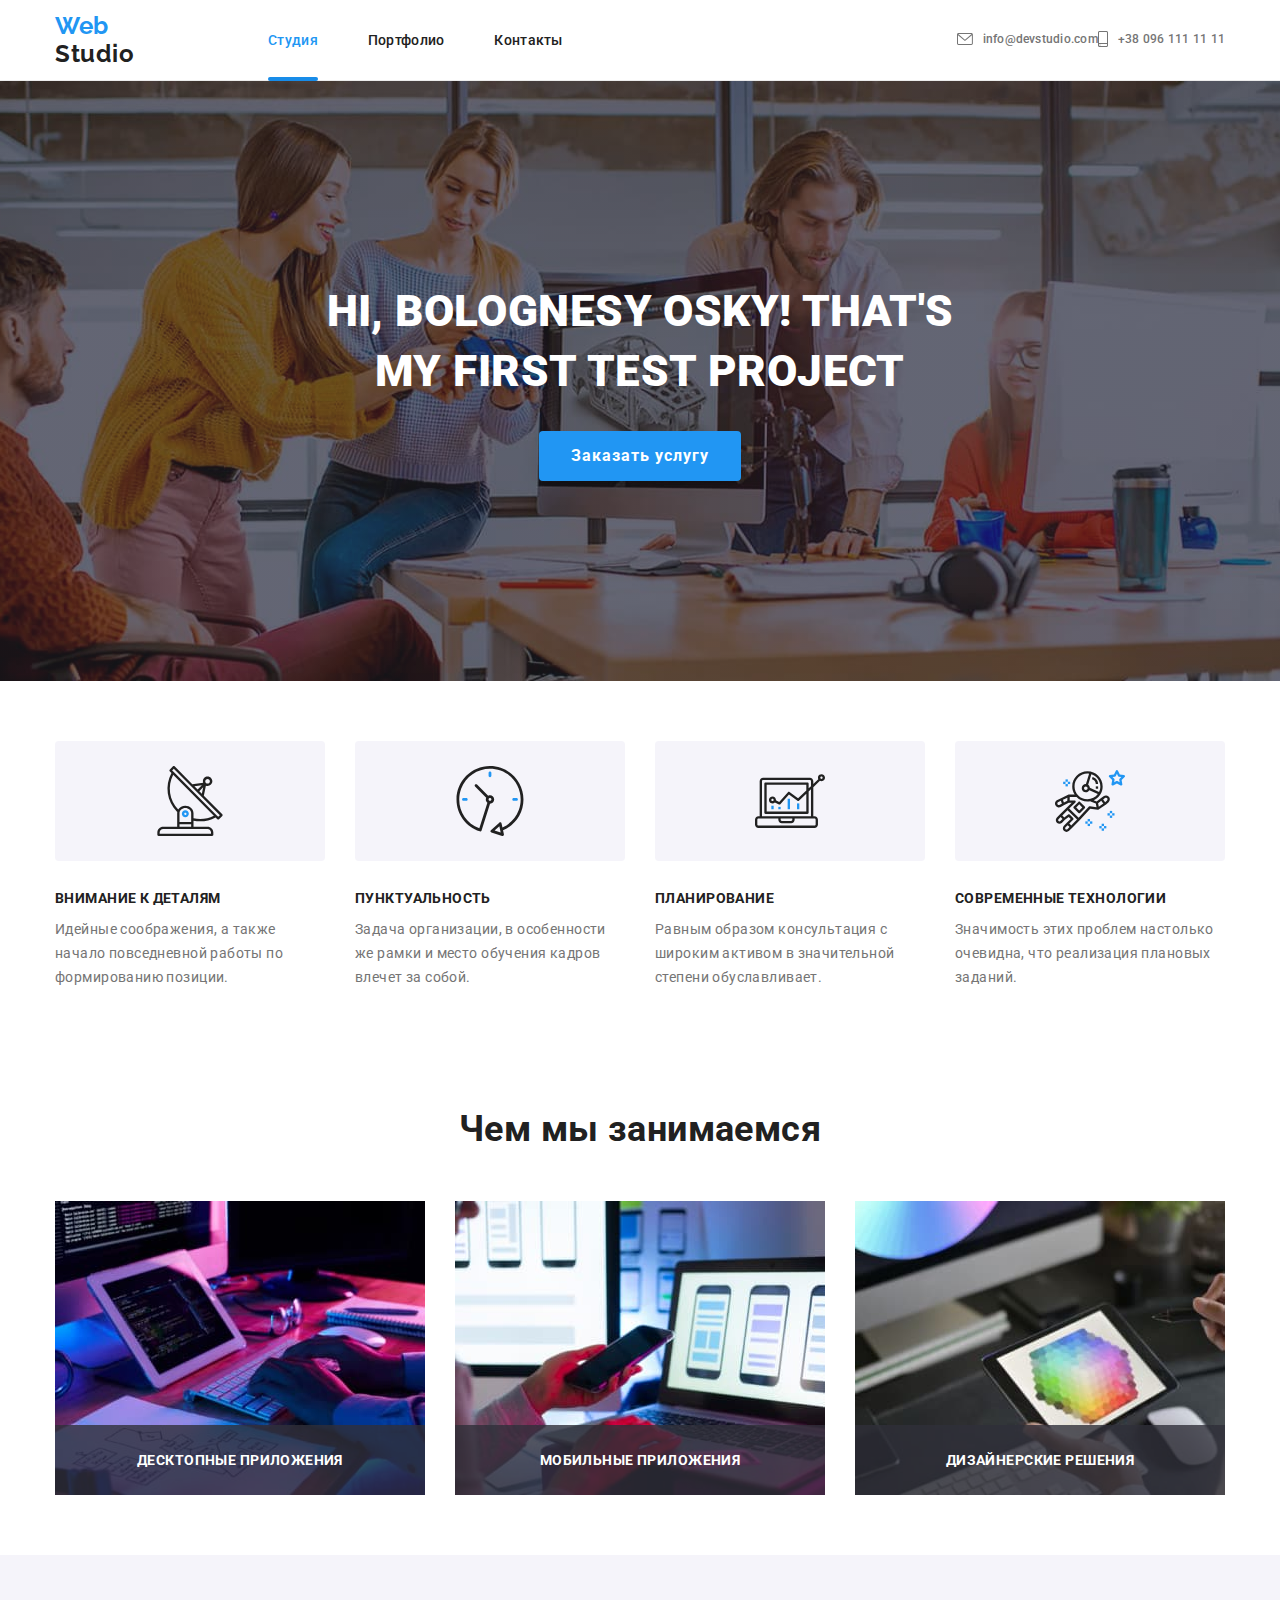
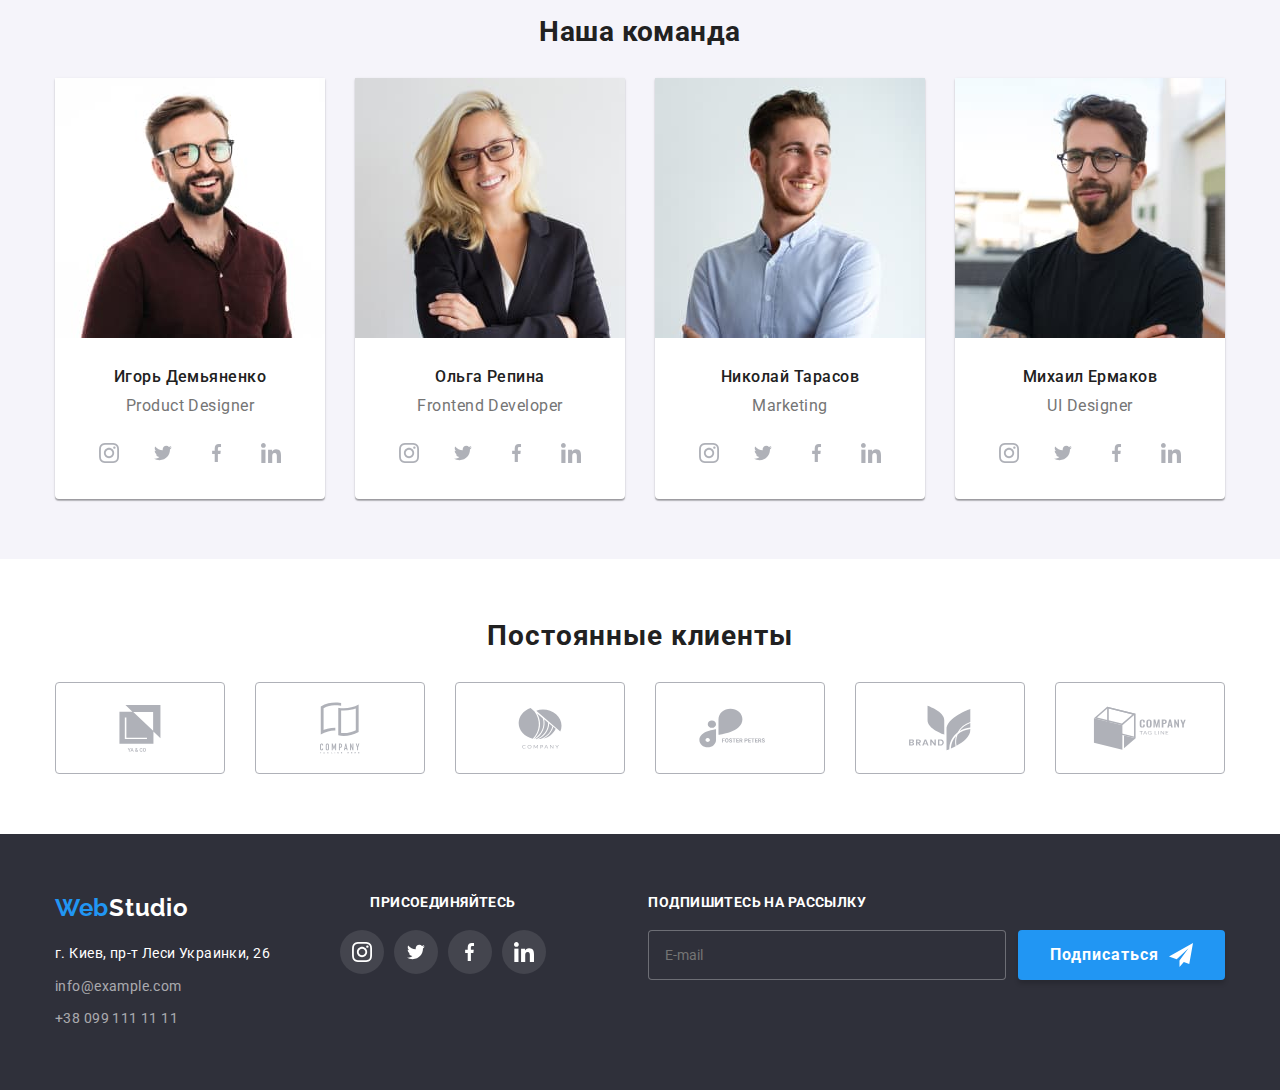
==== index.html @ e6a86f77 "Update index.html" ====
<!-- Домашнее задание 7 -->

<!DOCTYPE html>
<html lang="ru">
  <head>
    <meta charset="UTF-8" />
    <meta http-equiv="X-UA-Compatible" content="IE=edge" />
    <meta name="viewport" content="width=device-width, initial-scale=1.0" />
    <link rel="preconnect" href="https://fonts.googleapis.com" />
    <link rel="preconnect" href="https://fonts.gstatic.com" crossorigin />
    <link
      href="https://fonts.googleapis.com/css2?family=Oleo+Script&family=Raleway:wght@700&family=Roboto:wght@400;500;700;900&display=swap"
      rel="stylesheet"
    />
    <title>WebStudio by Rick</title>
    <link
      rel="stylesheet"
      href="https://cdnjs.cloudflare.com/ajax/libs/modern-normalize/1.1.0/modern-normalize.min.css"
    />
    <link rel="stylesheet" href="./css/main.min.css" />
  </head>
  <body>

    <!-- Header -->
    <header class="header">
      <div class="container">
        <div class="header__container">
          <nav class="header__nav">
            <a href="index.html" class="logo logo--absolute">
              Web
              <span class="logo--dark">
                Studio
              </span>
            </a>
            <button
              type="button"
              class="menu__button"
              aria-expanded="false"
              data-menu-button
            >
              <svg
                width="40"
                height="40"
                aria-label="Переключатель мобильного меню"
              >
                <use
                  class="menu__icon"
                  href="img/icons-defs.svg#icon-menu"
                ></use>
                <use
                  class="menu__cross"
                  href="img/icons-defs.svg#icon-menu-close"
                ></use>
              </svg>
            </button>
            <div class="menu__container" data-menu>
              <ul class="header__list">
                <li class="header__item">
                  <a
                    href="./index.html"
                    class="header__link header__link--current"
                    >Студия
                  </a>
                </li>
                <li class="header__item">
                  <a href="./portfolio.html" class="header__link">Портфолио</a>
                </li>
                <li class="header__item">
                  <a href="" class="header__link">Контакты</a>
                </li>
              </ul>
              <div>
                <ul class="contact__list">
				                  <li class="contact__item">
                    <a
                      href="mailto:info@devstudio.com"
                      class="contact__link contact__link--dark"
                    >
                      <svg
                        class="contact__list--mail"
                        width="16px"
                        height="12px"
                      >
                        <use href="./img/icons-defs.svg#icon-mail"></use>
                      </svg>

                      info@devstudio.com</a
                    >
                  </li>
                  <li class="contact__item contact__item--margin-right">
                    <a href="tel:+380961111111" class="contact__link">
                      <svg
                        class="contact__list--smartphone"
                        width="10px"
                        height="16px"
                      >
                        <use
                          href="./img/icons-defs.svg#icon-smartphone"
                        ></use>
                      </svg>
                      +38 096 111 11 11</a
                    >
                  </li>

                </ul>
                <ul class="social__list">
                  <li class="social__item">
                    <a
                      href="https://www.instagram.com/"
                      target="_blank"
                      class="social__link"
                      >Instagram
                    </a>
                  </li>
                  <li class="social__item">
                    <a
                      href="https://twitter.com/"
                      target="_blank"
                      class="social__link"
                      >Twitter
                    </a>
                  </li>
                  <li class="social__item">
                    <a
                      href="https://www.facebook.com/"
                      target="_blank"
                      class="social__link"
                      >Facebook
                    </a>
                  </li>
                  <li class="social__item">
                    <a
                      href="https://www.linkedin.com/"
                      target="_blank"
                      class="social__link"
                      >LinkedIn
                    </a>
                  </li>
                </ul>
              </div>
            </div>
          </nav>
        </div>
      </div>
    </header>
    <main>
      <!-- Hero -->

      <section class="hero__container">
        <div class="container">
          <h1 class="hero__title">Hi, Bolognesy Osky! That's my first TEST project</h1>
          <button class="button" data-modal-open>Заказать услугу</button>
        </div>
      </section>

      <!-- Dignity -->

      <section class="section">
        <div class="container">
          <h2 class="dignity__tile--hidden">Наши достоинства</h2>
          <ul class="dignity__list">
            <li class="dignity__item dignity__icon dignity__details">
              <h3 class="dignity__name">Внимание к деталям</h3>
              <p class="dignity__description">
                Идейные соображения, а также начало повседневной работы по
                формированию позиции.
              </p>
            </li>
            <li class="dignity__item dignity__icon dignity__punctuality">
              <h3 class="dignity__name">Пунктуальность</h3>
              <p class="dignity__description">
                Задача организации, в особенности же рамки и место обучения
                кадров влечет за собой.
              </p>
            </li>
            <li class="dignity__item dignity__icon dignity__planning">
              <h3 class="dignity__name">Планирование</h3>
              <p class="dignity__description">
                Равным образом консультация с широким активом в значительной
                степени обуславливает.
              </p>
            </li>
            <li class="dignity__item dignity__icon dignity__technology">
              <h3 class="dignity__name">Современные технологии</h3>
              <p class="dignity__description">
                Значимость этих проблем настолько очевидна, что реализация
                плановых заданий.
              </p>
            </li>
          </ul>
        </div>
      </section>

      <!-- Occupation -->

      <section class="occupation section">
        <div class="container">
          <h2 class="occupation__title">Чем мы занимаемся</h2>
          <ul class="occupation__list">
            <li class="occupation__item">
              <picture>
                <source
                  srcset="
                    ./img/index/desktop-app-1x.jpg 1x,
                    ./img/index/desktop-app-2x.jpg 2x
                  "
                  media="(min-width:1200px)"
                />

                <img
                  src="./img/index/desktop-app-1x.jpg"
                  alt="Десктопные приложения"
                />
              </picture>
              <span class="occupation__description">Десктопные приложения</span>
            </li>

            <li class="occupation__item">
              <picture>
                <source
                  srcset="
                    ./img/index/mobile-app-1x.jpg 1x,
                    ./img/index/mobile-app-2x.jpg 2x
                  "
                  media="(min-width:1200px)"
                />

                <img
                  src="./img/index/mobile-app-1x.jpg"
                  alt="Мобильные приложения"
                />
              </picture>
              <span class="occupation__description">Мобильные приложения</span>
            </li>
            <li class="occupation__item">
              <picture>
                <source
                  srcset="
                    ./img/index/design_solutions-1x.jpg 1x,
                    ./img/index/design_solutions-2x.jpg 2x
                  "
                  media="(min-width:1200px)"
                />

                <img
                  src="./img/index/design_solutions-1x.jpg"
                  alt="Дизайнерские решения"
                />
              </picture>
              <span class="occupation__description">Дизайнерские решения</span>
            </li>
          </ul>
        </div>
      </section>

      <!-- Team -->

      <section class="team section">
        <div class="container">
          <h2 class="team__title">Наша команда</h2>
          <ul class="team__list">
            <li class="team__item">
              <picture>
                <source
                  srcset="
                    ./img/index/ihor-desktop-1x.jpg 1x,
                    ./img/index/ihor-desktop-2x.jpg 2x
                  "
                  media="(min-width:1200px)"
                />
                <source
                  srcset="
                    ./img/index/ihor-tablet-1x.jpg 1x,
                    ./img/index/ihor-tablet-2x.jpg 2x
                  "
                  media="(min-width:768px)"
                />
                <source
                  srcset="
                    ./img/index/ihor-mob-1x.jpg 1x,
                    ./img/index/ihor-mob-2x.jpg 2x
                  "
                  media="(max-width:767px)"
                />
                <img
                  src="./img/index/ihor-mob-1x.jpg"
                  alt="Фото Игорь Демьяненко"
                />
              </picture>

              <h3 class="team__name">Игорь Демьяненко</h3>
              <p class="team__position">Product Designer</p>
              <ul class="social-box">
                <li class="social-box__item">
                  <button class="social-box__button">
                    <svg class="social-box__icon" width="20px" height="20px">
                      <use href="./img/icons-defs.svg#icon-instagram"></use>
                    </svg>
                  </button>
                </li>
                <li class="social-box__item">
                  <button class="social-box__button">
                    <svg class="social-box__icon" width="20px" height="16px">
                      <use href="./img/icons-defs.svg#icon-twitter"></use>
                    </svg>
                  </button>
                </li>
                <li class="social-box__item">
                  <button class="social-box__button">
                    <svg class="social-box__icon" width="10px" height="20px">
                      <use href="./img/icons-defs.svg#icon-facebook"></use>
                    </svg>
                  </button>
                </li>
                <li class="social-box__item">
                  <button class="social-box__button">
                    <svg class="social-box__icon" width="20px" height="20px">
                      <use href="./img/icons-defs.svg#icon-indesign"></use>
                    </svg>
                  </button>
                </li>
              </ul>
            </li>
            <li class="team__item">
              <picture>
                <source
                  srcset="
                    ./img/index/olha-desktop-1x.jpg 1x,
                    ./img/index/olha-desktop-2x.jpg 2x
                  "
                  media="(min-width:1200px)"
                />
                <source
                  srcset="
                    ./img/index/olha-tablet-1x.jpg 1x,
                    ./img/index/olha-tablet-2x.jpg 2x
                  "
                  media="(min-width:768px)"
                />
                <source
                  srcset="
                    ./img/index/olha-mob-1x.jpg 1x,
                    ./img/index/olha-mob-2x.jpg 2x
                  "
                  media="(max-width:767px)"
                />
                <img
                  src="./img/index/olha-mob-1x.jpg"
                  alt="Фото Ольга Репина"
                />
              </picture>
              <h3 class="team__name">Ольга Репина</h3>
              <p class="team__position">Frontend Developer</p>
              <ul class="social-box">
                <li class="social-box__item">
                  <button class="social-box__button">
                    <svg class="social-box__icon" width="20px" height="20px">
                      <use href="./img/icons-defs.svg#icon-instagram"></use>
                    </svg>
                  </button>
                </li>
                <li class="social-box__item">
                  <button class="social-box__button">
                    <svg class="social-box__icon" width="20px" height="16px">
                      <use href="./img/icons-defs.svg#icon-twitter"></use>
                    </svg>
                  </button>
                </li>
                <li class="social-box__item">
                  <button class="social-box__button">
                    <svg class="social-box__icon" width="10px" height="20px">
                      <use href="./img/icons-defs.svg#icon-facebook"></use>
                    </svg>
                  </button>
                </li>
                <li class="social-box__item">
                  <button class="social-box__button">
                    <svg class="social-box__icon" width="20px" height="20px">
                      <use href="./img/icons-defs.svg#icon-indesign"></use>
                    </svg>
                  </button>
                </li>
              </ul>
            </li>

            <li class="team__item">
              <picture>
                <source
                  srcset="
                    ./img/index/nikolay-desktop-1x.jpg 1x,
                    ./img/index/nikolay-desktop-2x.jpg 2x
                  "
                  media="(min-width:1200px)"
                />
                <source
                  srcset="
                    ./img/index/nikolay-tablet-1x.jpg 1x,
                    ./img/index/nikolay-tablet-2x.jpg 2x
                  "
                  media="(min-width:768px)"
                />
                <source
                  srcset="
                    ./img/index/nikolay-mob-1x.jpg 1x,
                    ./img/index/nikolay-mob-2x.jpg 2x
                  "
                  media="(max-width:767px)"
                />
                <img
                  src="./img/index/nikolay-mob-1x.jpg"
                  alt="Фото Николай Тарасов"
                />
              </picture>
              <h3 class="team__name">Николай Тарасов</h3>
              <p class="team__position">Marketing</p>
              <ul class="social-box">
                <li class="social-box__item">
                  <button class="social-box__button">
                    <svg class="social-box__icon" width="20px" height="20px">
                      <use href="./img/icons-defs.svg#icon-instagram"></use>
                    </svg>
                  </button>
                </li>
                <li class="social-box__item">
                  <button class="social-box__button">
                    <svg class="social-box__icon" width="20px" height="16px">
                      <use href="./img/icons-defs.svg#icon-twitter"></use>
                    </svg>
                  </button>
                </li>
                <li class="social-box__item">
                  <button class="social-box__button">
                    <svg class="social-box__icon" width="10px" height="20px">
                      <use href="./img/icons-defs.svg#icon-facebook"></use>
                    </svg>
                  </button>
                </li>
                <li class="social-box__item">
                  <button class="social-box__button">
                    <svg class="social-box__icon" width="20px" height="20px">
                      <use href="./img/icons-defs.svg#icon-indesign"></use>
                    </svg>
                  </button>
                </li>
              </ul>
            </li>
            <li class="team__item">
              <picture>
                <source
                  srcset="
                    ./img/index/mikhail-desktop-1x.jpg 1x,
                    ./img/index/mikhail-desktop-2x.jpg 2x
                  "
                  media="(min-width:1200px)"
                />
                <source
                  srcset="
                    ./img/index/mikhail-tablet-1x.jpg 1x,
                    ./img/index/mikhail-tablet-2x.jpg 2x
                  "
                  media="(min-width:768px)"
                />
                <source
                  srcset="
                    ./img/index/mikhail-mob-1x.jpg 1x,
                    ./img/index/mikhail-mob-2x.jpg 2x
                  "
                  media="(max-width:767px)"
                />
                <img
                  src="./img/index/mikhail-mob-1x.jpg"
                  alt="Фото Михаил Ермаков"
                />
              </picture>
              <h3 class="team__name">Михаил Ермаков</h3>
              <p class="team__position">UI Designer</p>
              <ul class="social-box">
                <li class="social-box__item">
                  <button class="social-box__button">
                    <svg class="social-box__icon" width="20px" height="20px">
                      <use href="./img/icons-defs.svg#icon-instagram"></use>
                    </svg>
                  </button>
                </li>
                <li class="social-box__item">
                  <button class="social-box__button">
                    <svg class="social-box__icon" width="20px" height="16px">
                      <use href="./img/icons-defs.svg#icon-twitter"></use>
                    </svg>
                  </button>
                </li>
                <li class="social-box__item">
                  <button class="social-box__button">
                    <svg class="social-box__icon" width="10px" height="20px">
                      <use href="./img/icons-defs.svg#icon-facebook"></use>
                    </svg>
                  </button>
                </li>
                <li class="social-box__item">
                  <button class="social-box__button">
                    <svg class="social-box__icon" width="20px" height="20px">
                      <use href="./img/icons-defs.svg#icon-indesign"></use>
                    </svg>
                  </button>
                </li>
              </ul>
            </li>
          </ul>
        </div>
      </section>
      <section class="clients section">
        <div class="container">
          <h2 class="clients__title">Постоянные клиенты</h2>
          <ul class="clients__list">
            <li class="clients__item">
              <a href="" class="clients__button">
                <svg class="clients__icon" width="42px" height="47px">
                  <use href="./img/icons-defs.svg#icon-yaco"></use>
                </svg>
              </a>
            </li>
            <li class="clients__item">
              <a href="" class="clients__button">
                <svg class="clients__icon" width="40px" height="52px">
                  <use href="./img/icons-defs.svg#icon-tagline"></use>
                </svg>
              </a>
            </li>
            <li class="clients__item">
              <a href="" class="clients__button">
                <svg class="clients__icon" width="44px" height="42px">
                  <use href="./img/icons-defs.svg#icon-company"></use>
                </svg>
              </a>
            </li>
            <li class="clients__item">
              <a href="" class="clients__button">
                <svg class="clients__icon" width="84px" height="40px">
                  <use href="./img/icons-defs.svg#icon-foster"></use>
                </svg>
              </a>
            </li>
            <li class="clients__item">
              <a href="" class="clients__button">
                <svg class="clients__icon" width="62px" height="46px">
                  <use href="./img/icons-defs.svg#icon-brand"></use>
                </svg>
              </a>
            </li>
            <li class="clients__item">
              <a href="" class="clients__button">
                <svg class="clients__icon" width="94px" height="44px">
                  <use href="./img/icons-defs.svg#icon-tag"></use>
                </svg>
              </a>
            </li>
          </ul>
        </div>
      </section>
    </main>

    <!-- Footer-->

    <footer class="footer">
      <div class="container footer__conatiner">
        <div class="footer__box">
          <div class="adress">
            <a href="index.html" class="logo"
              >Web<span class="logo--white">Studio</span></a
            >
            <address class="adress__box">
              <ul>
                <li class="adress__item">
                  <p class="adress__name">г. Киев, пр-т Леси Украинки, 26</p>
                </li>
                <li class="contact__item contact__item--center">
                  <a href="mailto:info@example.com" class="contact__link--small"
                    >info@example.com</a
                  >
                </li>
                <li class="contact__item contact__item--center">
                  <a href="tel:+380991111111" class="contact__link--small">
                    +38 099 111 11 11</a
                  >
                </li>
              </ul>
            </address>
          </div>

          <div class="social">
            <p class="social__title">присоединяйтесь</p>
            <ul class="social-box social-box--dark">
              <li class="social-box__item">
                <button class="social-box__button social-box__button--dark">
                  <svg class="social-box__icon" width="20px" height="20px">
                    <use href="./img/icons-defs.svg#icon-instagram"></use>
                  </svg>
                </button>
              </li>
              <li class="social-box__item">
                <button class="social-box__button social-box__button--dark">
                  <svg class="social-box__icon" width="20px" height="16px">
                    <use href="./img/icons-defs.svg#icon-twitter"></use>
                  </svg>
                </button>
              </li>
              <li class="social-box__item">
                <button class="social-box__button social-box__button--dark">
                  <svg class="social-box__icon" width="10px" height="20px">
                    <use href="./img/icons-defs.svg#icon-facebook"></use>
                  </svg>
                </button>
              </li>
              <li class="social-box__item">
                <button class="social-box__button social-box__button--dark">
                  <svg class="social-box__icon" width="20px" height="20px">
                    <use href="./img/icons-defs.svg#icon-indesign"></use>
                  </svg>
                </button>
              </li>
            </ul>
          </div>
        </div>
        <div class="subscribe">
          <p class="subscribe__title">Подпишитесь на рассылку</p>

          <form class="subscribe__field">
            <input
              type="email"
              name="email"
              id="email"
              placeholder="E-mail"
              class="subscribe__input"
            />

            <button class="button footer__button" data-modal-open>
              Подписаться
              <svg width="24px" height="24px" class="subscribe__icon">
                <use href="./img/icons-defs.svg#icon-icon-send"></use>
              </svg>
            </button>
          </form>
        </div>
      </div>
    </footer>

    <!-- Modal Box -->

    <div class="backdrop backdrop--hidden" data-modal>
      <div class="modal">
        <button class="close__button" data-modal-close>
          <svg width="18px" height="18px">
            <use href="./img/icons-defs.svg#icon-close"></use>
          </svg>
        </button>

        <p class="modal__title">Оставьте свои данные, мы вам перезвоним</p>
        <form>
          <div class="modal__field">
            <label for="name" class="modal__lable"> Имя </label>
            <div class="modal__box">
              <input type="text" name="name" id="name" class="modal__input" />
              <svg class="modal__icon">
                <use href="./img/icons-defs.svg#icon-person-ico"></use>
              </svg>
            </div>
          </div>

          <div class="modal__field">
            <label for="tel" class="modal__lable"> Телефон </label>
            <div class="modal__box">
              <input
                type="tel"
                name="tel"
                id="tel"
                class="modal__input"
                title="+380 (11) 111-11-11"
              />
              <svg class="modal__icon">
                <use href="./img/icons-defs.svg#icon-phone-ico"></use>
              </svg>
            </div>
          </div>

          <div class="modal__field">
            <label for="mail" class="modal__lable"> Почта </label>
            <div class="modal__box">
              <input
                type="email"
                name="email"
                id="mail"
                required
                class="modal__input"
              />
              <svg class="modal__icon">
                <use href="./img/icons-defs.svg#icon-email-ico"></use>
              </svg>
            </div>
          </div>

          <div class="modal__field comment">
            <label for="comment" class="modal__lable"> Комментарий </label>
            <textarea
              class="modal__textarea"
              name="comment"
              id="comment"
              placeholder="Введите текст"
            ></textarea>
          </div>

          <div class="agreement">
            <label class="agreemen__label">
              <span class="agreement__box">
                <input type="checkbox" class="agreement__input" /> Соглашаюсь с
                рассылкой и принимаю&nbsp;
                <svg class="agreement__icon">
                  <use href="img/icons-defs.svg#icon-check"></use>
                </svg>
              </span>

              <a href="">Условия договора</a>
            </label>
          </div>

          <button class="button">Отправить</button>
        </form>
      </div>
    </div>
    <script src="./js/modal.js"></script>
    <script>
      (() => {
        const menuBtnRef = document.querySelector("[data-menu-button]");
        const mobileMenuRef = document.querySelector("[data-menu]");

        menuBtnRef.addEventListener("click", () => {
          const expanded =
            menuBtnRef.getAttribute("aria-expanded") === "true" || false;

          menuBtnRef.classList.toggle("is-open");
          menuBtnRef.setAttribute("aria-expanded", !expanded);

          mobileMenuRef.classList.toggle("is-open");
        });
      })();
    </script>
  </body>
</html>
---- css/main.min.css ----
html{-webkit-box-sizing:border-box;box-sizing:border-box}body{font-family:"Roboto",Tahoma,sans-serif;color:#212121;background-color:#fff;font-size:14px;letter-spacing:0.03em}ul,ul,a{list-style:none;text-decoration:none;margin:0;padding:0}h1,h2,h3,h4,h5,h6,p{margin:0;padding:0}img{display:block;max-width:100%;height:auto}.link{text-decoration:none}.list{list-style:none}.active{color:#2196f3}.section{padding-top:60px;padding-bottom:60px}.container{margin-left:auto;margin-right:auto;padding-right:15px;padding-left:15px}@media screen and (min-width: 480px){.container{width:480px}}@media screen and (min-width: 768px){.container{width:768px}}@media screen and (min-width: 1200px){.container{width:1200px}}.menu__button{position:absolute;margin:0;padding:0;border:none;right:15px;top:10px;z-index:10;background-color:transparent}.menu__button.is-open .menu__cross{display:block}.menu__button.is-open .menu__icon{display:none}@media screen and (min-width: 767px){.menu__button{display:none}}.menu__icon:hover,.menu__icon:focus{fill:#2196f3}.menu__cross{display:none;fill:#212121}.menu__cross:hover,.menu__cross:focus{fill:#2196f3}.menu__container{width:100%}@media screen and (min-width: 767px){.menu__container{display:-webkit-box;display:-ms-flexbox;display:flex;-webkit-box-pack:justify;-ms-flex-pack:justify;justify-content:space-between;width:100%}}@media screen and (max-width: 767px){.menu__container{display:none;position:fixed;background-color:#fff;width:100%;padding:48px 40px;z-index:5;top:0;left:0;height:100%}.menu__container.is-open{display:-webkit-box;display:-ms-flexbox;display:flex;-webkit-box-orient:vertical;-webkit-box-direction:normal;-ms-flex-direction:column;flex-direction:column;-webkit-box-pack:justify;-ms-flex-pack:justify;justify-content:space-between}}.social__list{display:-webkit-box;display:-ms-flexbox;display:flex}@media screen and (min-width: 767px){.social__list{display:none}}.social__item{padding-right:10px;padding-left:10px;border-right:1px solid rgba(33,33,33,0.2)}.social__item:first-child{padding-left:0}.social__item:last-child{padding-right:0;border:none}.social__link{font-weight:500;font-size:18px;line-height:22px;letter-spacing:0.02em;color:#2196f3}@media screen and (min-width: 767px){.social{margin-left:165px}}@media screen and (min-width: 1199px){.social{margin-left:70px}}.header{position:relative;border-bottom:1px solid #ececec}.header__container{display:-webkit-box;display:-ms-flexbox;display:flex;-webkit-box-align:center;-ms-flex-align:center;align-items:center;height:60px}@media screen and (min-width: 767px){.header__container{height:80px}}@media screen and (min-width: 767px){.header__nav{display:-webkit-box;display:-ms-flexbox;display:flex;-webkit-box-align:center;-ms-flex-align:center;align-items:center;width:100%;-webkit-box-pack:justify;-ms-flex-pack:justify;justify-content:space-between}}@media screen and (min-width: 767px){.header__list{display:-webkit-box;display:-ms-flexbox;display:flex;-webkit-box-align:center;-ms-flex-align:center;align-items:center;margin-left:88px}}.header__item{margin-bottom:36px}.header__item:last-child{margin-bottom:0}@media screen and (min-width: 767px){.header__item{margin-bottom:0;margin-right:50px}.header__item:last-child{margin-right:0}}.header__link{font-weight:500;font-size:40px;line-height:47px;letter-spacing:0.02em;color:#212121}@media screen and (min-width: 767px){.header__link{position:relative;font-size:14px;padding-top:32px;padding-bottom:33px;font-weight:500;line-height:1.33;letter-spacing:0.02em;color:#212121;-webkit-transition:color 250ms cubic-bezier(0.4, 0, 0.2, 1);transition:color 250ms cubic-bezier(0.4, 0, 0.2, 1)}}.header__link:hover,.header__link:focus,.header__link:active{color:#2196f3}.header__link--current{color:#2196f3}@media screen and (min-width: 767px){.header__link--current::after{display:block;content:"";position:absolute;bottom:0;left:0;width:100%;height:4px;background-color:#188ce8;border-radius:2px}}.logo{font-family:"Raleway";font-style:normal;font-weight:700;font-size:24px;line-height:28px;letter-spacing:0.03em;display:block;color:#2196f3}@media screen and (max-width: 767px){.logo--absolute{position:absolute;left:15px;top:16px}}.logo--dark{color:#212121}.logo--white{color:#fff}.contact__list--mail{fill:#757575;display:none}@media screen and (min-width: 767px){.contact__list--mail{display:block;margin-right:10px}}.contact__list--smartphone{fill:#757575;display:none}@media screen and (min-width: 767px){.contact__list--smartphone{display:block;margin-right:10px}}@media screen and (min-width: 767px){.contact__list{margin-top:0;display:-webkit-box;display:-ms-flexbox;display:flex;-webkit-box-orient:vertical;-webkit-box-direction:reverse;-ms-flex-direction:column-reverse;flex-direction:column-reverse}}@media screen and (min-width: 1199px){.contact__list{margin-top:0;display:-webkit-box;display:-ms-flexbox;display:flex;-webkit-box-orient:horizontal;-webkit-box-direction:normal;-ms-flex-direction:row;flex-direction:row;-webkit-box-align:center;-ms-flex-align:center;align-items:center}}.contact__item{text-align:left;cursor:pointer;margin-bottom:32px}.contact__item:last-child{margin-bottom:64px}@media screen and (min-width: 767px){.contact__item{margin-bottom:0}.contact__item:last-child{margin-bottom:10px;margin-right:0}}@media screen and (min-width: 1199px){.contact__item{margin-right:0}.contact__item:last-child{margin-bottom:0}}.contact__item--margin-right{margin-right:24px}.contact__item--center{text-align:center;margin-bottom:8px}.contact__item--center:last-child{margin-bottom:60px}@media screen and (min-width: 1199px){.contact__item--center{text-align:left}.contact__item--center:last-child{margin-bottom:0}}.contact__link--small{font-weight:400;font-size:14px;line-height:24px;font-style:normal;letter-spacing:0.03em;color:rgba(255,255,255,0.6);-webkit-transition:color 250ms cubic-bezier(0.4, 0, 0.2, 1);transition:color 250ms cubic-bezier(0.4, 0, 0.2, 1)}.contact__link{font-weight:500;font-size:34px;line-height:40px;letter-spacing:0.02em;color:#2196f3;-webkit-transition:color 250ms cubic-bezier(0.4, 0, 0.2, 1);transition:color 250ms cubic-bezier(0.4, 0, 0.2, 1)}@media screen and (min-width: 767px){.contact__link{display:-webkit-box;display:-ms-flexbox;display:flex;-webkit-box-align:center;-ms-flex-align:center;align-items:center;font-size:12px;line-height:14px;color:#757575}}.contact__link--dark{font-weight:500;font-size:24px;line-height:28px;letter-spacing:0.02em;color:#757575}@media screen and (min-width: 767px){.contact__link--dark{font-size:12px;line-height:14px;color:#757575}}.contact__item:hover .contact__link--small{color:#2196f3}.contact__item:hover .contact__link{color:#2196f3}.contact__item:hover .contact__list--mail{fill:#2196f3}.contact__item:hover .contact__list--smartphone{fill:#2196f3}.hero__title{min-width:200px;margin-left:auto;margin-right:auto;margin-bottom:30px;font-weight:900;font-size:26px;line-height:42px;text-align:center;text-transform:uppercase;color:#fff}@media screen and (min-width: 479px) and (max-width: 1199px){.hero__title{width:360px}}@media screen and (min-width: 1199px){.hero__title{width:696px;font-size:44px;line-height:60px}}.hero__container{padding-top:118px;padding-bottom:118px;max-width:1600px;margin:auto;background-image:-webkit-gradient(linear, left top, right top, from(rgba(47,48,58,0.4)), to(rgba(47,48,58,0.4))),url("../img/hero-desktop-1x.jpg");background-image:linear-gradient(to right, rgba(47,48,58,0.4), rgba(47,48,58,0.4)),url("../img/hero-desktop-1x.jpg");background-repeat:no-repeat;background-position:center top;background-size:cover}@media screen and (max-width: 768px){.hero__container{background-image:-webkit-gradient(linear, left top, right top, from(rgba(47,48,58,0.4)), to(rgba(47,48,58,0.4))),url("../img/hero-mob-1x.jpg");background-image:linear-gradient(to right, rgba(47,48,58,0.4), rgba(47,48,58,0.4)),url("../img/hero-mob-1x.jpg")}}@media screen and (min-width: 768px){.hero__container{background-image:-webkit-gradient(linear, left top, right top, from(rgba(47,48,58,0.4)), to(rgba(47,48,58,0.4))),url("../img/hero-tablet-1x.jpg");background-image:linear-gradient(to right, rgba(47,48,58,0.4), rgba(47,48,58,0.4)),url("../img/hero-tablet-1x.jpg")}}@media screen and (min-width: 1200px){.hero__container{padding-top:200px;padding-bottom:200px;background-image:-webkit-gradient(linear, left top, right top, from(rgba(47,48,58,0.4)), to(rgba(47,48,58,0.4))),url("../img/hero-desktop-1x.jpg");background-image:linear-gradient(to right, rgba(47,48,58,0.4), rgba(47,48,58,0.4)),url("../img/hero-desktop-1x.jpg")}}@media not all, screen and (min-device-pixel-ratio: 2) and (max-width: 768px), screen and (-webkit-min-device-pixel-ratio: 2) and (max-width: 768px), screen and (min-resolution: 192dpi) and (max-width: 768px), screen and (min-resolution: 2dppx) and (max-width: 768px){.hero__container{background-image:-webkit-gradient(linear, left top, right top, from(rgba(47,48,58,0.4)), to(rgba(47,48,58,0.4))),url("../img/hero-mob-2x.jpg");background-image:linear-gradient(to right, rgba(47,48,58,0.4), rgba(47,48,58,0.4)),url("../img/hero-mob-2x.jpg")}}@media not all, screen and (min-device-pixel-ratio: 2) and (min-width: 768px), screen and (-webkit-min-device-pixel-ratio: 2) and (min-width: 768px), screen and (min-resolution: 192dpi) and (min-width: 768px), screen and (min-resolution: 2dppx) and (min-width: 768px){.hero__container{background-image:-webkit-gradient(linear, left top, right top, from(rgba(47,48,58,0.4)), to(rgba(47,48,58,0.4))),url("../img/hero-tablet-2x.jpg");background-image:linear-gradient(to right, rgba(47,48,58,0.4), rgba(47,48,58,0.4)),url("../img/hero-tablet-2x.jpg")}}@media not all, screen and (min-device-pixel-ratio: 2) and (min-width: 1200px), screen and (-webkit-min-device-pixel-ratio: 2) and (min-width: 1200px), screen and (min-resolution: 192dpi) and (min-width: 1200px), screen and (min-resolution: 2dppx) and (min-width: 1200px){.hero__container{background-image:-webkit-gradient(linear, left top, right top, from(rgba(47,48,58,0.4)), to(rgba(47,48,58,0.4))),url("../img/hero-desktop-2x.jpg");background-image:linear-gradient(to right, rgba(47,48,58,0.4), rgba(47,48,58,0.4)),url("../img/hero-desktop-2x.jpg")}}.button{color:#fff;background:#2196f3;-webkit-box-shadow:0px 4px 4px rgba(0,0,0,0.15);box-shadow:0px 4px 4px rgba(0,0,0,0.15);border-radius:4px;border:none;cursor:pointer;font-weight:700;font-size:16px;line-height:1.87;letter-spacing:0.06em;padding:10px 32px;min-width:200px;display:-webkit-box;display:-ms-flexbox;display:flex;-webkit-box-pack:center;-ms-flex-pack:center;justify-content:center;-webkit-box-align:center;-ms-flex-align:center;align-items:center;margin-left:auto;margin-right:auto;-webkit-transform:scale(1);transform:scale(1);-webkit-transition:background-color 250ms cubic-bezier(0.4, 0, 0.2, 1),-webkit-transform 250ms cubic-bezier(0.4, 0, 0.2, 1);transition:background-color 250ms cubic-bezier(0.4, 0, 0.2, 1),-webkit-transform 250ms cubic-bezier(0.4, 0, 0.2, 1);transition:background-color 250ms cubic-bezier(0.4, 0, 0.2, 1),transform 250ms cubic-bezier(0.4, 0, 0.2, 1);transition:background-color 250ms cubic-bezier(0.4, 0, 0.2, 1),transform 250ms cubic-bezier(0.4, 0, 0.2, 1),-webkit-transform 250ms cubic-bezier(0.4, 0, 0.2, 1)}.button:hover,.button:focus{background:#188ce8;-webkit-transform:scale(1.1);transform:scale(1.1)}@media screen and (min-width: 1199px){.footer__button{margin-left:12px;margin-right:0}}@media screen and (min-width: 767px){.dignity__list{display:-webkit-box;display:-ms-flexbox;display:flex;-ms-flex-wrap:wrap;flex-wrap:wrap}}@media screen and (min-width: 1199px){.dignity__list{display:-webkit-box;display:-ms-flexbox;display:flex}}.dignity__item{margin-top:30px}.dignity__item:first-child{margin-top:0}@media screen and (min-width: 767px){.dignity__item{width:354px;margin-top:0;margin-bottom:30px;margin-right:30px}}@media screen and (max-width: 1199px){.dignity__item:nth-child(even){margin-right:0}}@media screen and (min-width: 1199px){.dignity__item{width:270px;margin-top:0;margin-bottom:0;margin-right:30px}.dignity__item:last-child{margin-right:0}}.dignity__name{margin-bottom:10px;font-size:14px;font-weight:700;line-height:1.14;text-transform:uppercase;color:#212121}@media screen and (max-width: 767px){.dignity__name{text-align:center}}.dignity__description{line-height:24px;color:#757575}.dignity__icon::before{display:block;content:"";border-radius:4px;height:120px;margin-bottom:30px;background-color:#f5f4fa;background-repeat:no-repeat;background-position:center}.dignity__details::before{background-image:url("../img/antenna.svg")}.dignity__punctuality::before{background-image:url("../img/clock.svg")}.dignity__planning::before{background-image:url("../img/diagram.svg")}.dignity__technology::before{background-image:url("../img/astronaut.svg")}.dignity__tile--hidden{position:absolute;width:1px;height:1px;margin:-1px;border:0;padding:0;white-space:nowrap;-webkit-clip-path:inset(100%);clip-path:inset(100%);clip:rect(0 0 0 0);overflow:hidden}@media screen and (max-width: 1199px){.occupation{display:none}}.occupation__title{text-align:center;margin-bottom:50px;font-weight:700;font-size:36px;line-height:1.16;color:#212121}.occupation__list{display:-webkit-box;display:-ms-flexbox;display:flex}.occupation__item{position:relative}.occupation__item:not(:last-child){margin-right:30px}.occupation__description{position:absolute;bottom:0;text-align:center;width:370px;padding-bottom:27px;padding-top:27px;background:rgba(47,48,58,0.8);font-weight:700;font-size:14px;line-height:1.1428571;text-align:center;letter-spacing:0.03em;text-transform:uppercase;color:#ffffff}.team{background:#f5f4fa}@media screen and (min-width: 767px){.team__list{display:-webkit-box;display:-ms-flexbox;display:flex;-ms-flex-wrap:wrap;flex-wrap:wrap;-webkit-box-pack:center;-ms-flex-pack:center;justify-content:center}}.team__title{margin-bottom:30px;font-weight:700;font-size:28px;line-height:33px;text-align:center;color:#212121}.team__name{margin-top:30px;margin-bottom:10px;font-weight:500;font-size:16px;text-align:center;letter-spacing:0.03em;color:#212121}.team__position{margin-bottom:16px;font-weight:400;font-size:16px;line-height:19px;text-align:center;letter-spacing:0.03em;color:#757575}.team__item{background:#fff;-webkit-box-shadow:0px 1px 3px rgba(0,0,0,0.12),0px 1px 1px rgba(0,0,0,0.14),0px 2px 1px rgba(0,0,0,0.2);box-shadow:0px 1px 3px rgba(0,0,0,0.12),0px 1px 1px rgba(0,0,0,0.14),0px 2px 1px rgba(0,0,0,0.2);border-radius:0px 0px 4px 4px}@media screen and (min-width: 767px){.team__item{width:354px;margin-right:30px}.team__item:nth-last-of-type(-n+2){margin-bottom:0}}@media screen and (max-width: 1199px){.team__item{margin-bottom:30px}.team__item:nth-child(even){margin-right:0}}@media screen and (min-width: 1199px){.team__item{width:270px}.team__item:last-child{margin-right:0}}.social-box{display:-webkit-box;display:-ms-flexbox;display:flex;-webkit-box-pack:center;-ms-flex-pack:center;justify-content:center;margin-bottom:24px}.social-box--dark{margin-bottom:0}@media screen and (max-width: 767px){.social-box--dark{margin-bottom:60px}}.social-box__item{margin-right:10px}.social-box__item:last-child{margin-right:0}.social-box__button{display:-webkit-box;display:-ms-flexbox;display:flex;-webkit-box-pack:center;-ms-flex-pack:center;justify-content:center;-webkit-box-align:center;-ms-flex-align:center;align-items:center;width:44px;height:44px;padding:0;border:none;color:#afb1b8;border-radius:50%;background-color:#fff;-webkit-transition:background-color 250ms cubic-bezier(0.4, 0, 0.2, 1);transition:background-color 250ms cubic-bezier(0.4, 0, 0.2, 1)}.social-box__button:hover{background-color:#188ce8;cursor:pointer}.social-box__button:hover .social-box__icon{fill:#fff}.social-box__button--dark{color:#fff;border-radius:50%;background-color:rgba(255,255,255,0.1)}.social-box__icon{fill:currentColor;-webkit-transition:fill 250ms cubic-bezier(0.4, 0, 0.2, 1);transition:fill 250ms cubic-bezier(0.4, 0, 0.2, 1)}.social__title{margin-bottom:20px;font-weight:700;font-size:14px;line-height:16px;text-align:center;letter-spacing:0.03em;text-transform:uppercase;color:#fff}.portfolio__tile--hidden{position:absolute;width:1px;height:1px;margin:-1px;border:0;padding:0;white-space:nowrap;-webkit-clip-path:inset(100%);clip-path:inset(100%);clip:rect(0 0 0 0);overflow:hidden}.portfolio-nav{display:-webkit-box;display:-ms-flexbox;display:flex;-webkit-box-pack:start;-ms-flex-pack:start;justify-content:flex-start;-ms-flex-wrap:wrap;flex-wrap:wrap;margin-bottom:50px}@media screen and (min-width: 767px){.portfolio-nav{-webkit-box-pack:center;-ms-flex-pack:center;justify-content:center}}.portfolio-nav__item{margin-right:8px;margin-bottom:15px}.portfolio-nav__item:last-child{margin-right:0;margin-bottom:0}.portfolio-nav__item:nth-last-of-type(2){margin-bottom:0}@media screen and (max-width: 479px){.portfolio-nav__item:nth-last-of-type(2){margin-bottom:15px}}@media screen and (min-width: 767px){.portfolio-nav__item{margin-bottom:0}}.portfolio-nav__button{padding:6px 22px 6px 22px;border-radius:4px;font-weight:500;border:none;font-size:16px;line-height:1.62;text-align:center;color:#212121;background-color:#f5f4fa;cursor:pointer;-webkit-transition:color 250ms cubic-bezier(0.4, 0, 0.2, 1),background-color 250ms cubic-bezier(0.4, 0, 0.2, 1);transition:color 250ms cubic-bezier(0.4, 0, 0.2, 1),background-color 250ms cubic-bezier(0.4, 0, 0.2, 1)}.portfolio-nav__button:hover,.portfolio-nav__button:focus{color:#fff;background-color:#2196f3;-webkit-box-shadow:0px 3px 1px rgba(0,0,0,0.1),0px 1px 2px rgba(0,0,0,0.08),0px 2px 2px rgba(0,0,0,0.12);box-shadow:0px 3px 1px rgba(0,0,0,0.1),0px 1px 2px rgba(0,0,0,0.08),0px 2px 2px rgba(0,0,0,0.12)}@media screen and (min-width: 767px){.portfolio-list{display:-webkit-box;display:-ms-flexbox;display:flex;-ms-flex-wrap:wrap;flex-wrap:wrap;margin:-15px}}@media screen and (max-width: 767px){.list__item:not(:last-child){margin-bottom:30px}}@media screen and (min-width: 768px){.list__item{-ms-flex-preferred-size:calc((100% - 4 * 15px) / 2);flex-basis:calc((100% - 4 * 15px) / 2);margin:15px}}@media screen and (min-width: 1200px){.list__item{-ms-flex-preferred-size:calc((100% - 6 * 15px) / 3);flex-basis:calc((100% - 6 * 15px) / 3);margin:15px}}.list__link{position:relative;display:block;-webkit-transition:-webkit-box-shadow 250ms cubic-bezier(0.4, 0, 0.2, 1);transition:-webkit-box-shadow 250ms cubic-bezier(0.4, 0, 0.2, 1);transition:box-shadow 250ms cubic-bezier(0.4, 0, 0.2, 1);transition:box-shadow 250ms cubic-bezier(0.4, 0, 0.2, 1), -webkit-box-shadow 250ms cubic-bezier(0.4, 0, 0.2, 1)}.list__link:hover .overlay__content{-webkit-transform:translateY(-100%);transform:translateY(-100%)}.list__link:hover .overlay__text{opacity:1}.list__link:hover{-webkit-box-shadow:0px 1px 1px rgba(0,0,0,0.12),0px 4px 4px rgba(0,0,0,0.06),1px 4px 6px rgba(0,0,0,0.16);box-shadow:0px 1px 1px rgba(0,0,0,0.12),0px 4px 4px rgba(0,0,0,0.06),1px 4px 6px rgba(0,0,0,0.16)}.overlay{width:100%;height:294px;overflow:hidden;position:absolute;top:0;left:0}.overlay__content{display:-webkit-box;display:-ms-flexbox;display:flex;-webkit-box-align:center;-ms-flex-align:center;align-items:center;top:100%;left:0;position:absolute;padding-right:24px;padding-left:24px;width:100%;height:294px;background-color:rgba(33,150,243,0.9);-webkit-transition:-webkit-transform 250ms cubic-bezier(0.4, 0, 0.2, 1);transition:-webkit-transform 250ms cubic-bezier(0.4, 0, 0.2, 1);transition:transform 250ms cubic-bezier(0.4, 0, 0.2, 1);transition:transform 250ms cubic-bezier(0.4, 0, 0.2, 1), -webkit-transform 250ms cubic-bezier(0.4, 0, 0.2, 1)}.overlay__text{font-weight:400;font-size:18px;line-height:1.555;letter-spacing:0.03em;color:#ffffff;opacity:0;-webkit-transition:opacity 250ms cubic-bezier(0.4, 0, 0.2, 1) 150ms;transition:opacity 250ms cubic-bezier(0.4, 0, 0.2, 1) 150ms}.list__description{padding:24px;border-width:0 1px 1px 1px;border-style:solid;border-color:#eee;border-top:0}.list__company{margin-bottom:4px;font-weight:700;font-size:18px;line-height:2;letter-spacing:0.03em;color:#212121}.list__job{font-size:16px;line-height:1.87;color:#757575}.clients__title{margin-bottom:30px;font-weight:700;font-size:28px;line-height:33px;text-align:center;letter-spacing:0.03em;color:#212121}.clients__list{display:-webkit-box;display:-ms-flexbox;display:flex;-ms-flex-wrap:wrap;flex-wrap:wrap;-webkit-box-pack:center;-ms-flex-pack:center;justify-content:center}@media screen and (max-width: 479px){.clients__list{display:-webkit-box;display:-ms-flexbox;display:flex;-webkit-box-orient:vertical;-webkit-box-direction:normal;-ms-flex-direction:column;flex-direction:column;-webkit-box-align:center;-ms-flex-align:center;align-items:center}}@media screen and (min-width: 767px){.clients__list{display:-webkit-box;display:-ms-flexbox;display:flex;-ms-flex-wrap:wrap;flex-wrap:wrap}}.clients__button{display:-webkit-box;display:-ms-flexbox;display:flex;-webkit-box-pack:center;-ms-flex-pack:center;justify-content:center;-webkit-box-align:center;-ms-flex-align:center;align-items:center;width:210px;height:92px;padding:0;border:none;color:#afb1b8;border:1px solid #afb1b8;border-radius:4px;background-color:#fff;-webkit-transition:border 250ms cubic-bezier(0.4, 0, 0.2, 1);transition:border 250ms cubic-bezier(0.4, 0, 0.2, 1)}.clients__button:hover{border:1px solid #188ce8;cursor:pointer}.clients__button:hover .clients__icon{fill:#188ce8}@media screen and (min-width: 767px){.clients__button{width:226px}}@media screen and (min-width: 1199px){.clients__button{width:170px}}.clients__icon{fill:currentColor;-webkit-transition:fill 250ms cubic-bezier(0.4, 0, 0.2, 1);transition:fill 250ms cubic-bezier(0.4, 0, 0.2, 1)}.clients__item{margin-bottom:30px}@media screen and (max-width: 479px){.clients__item:last-child{margin-bottom:0}}@media screen and (min-width: 479px) and (max-width: 767px){.clients__item{display:-webkit-box;display:-ms-flexbox;display:flex;-ms-flex-wrap:wrap;flex-wrap:wrap;margin-right:30px}.clients__item:nth-child(even){margin-right:0}.clients__item:nth-last-of-type(-n+2){margin-bottom:0}}@media screen and (min-width: 767px) and (max-width: 1199px){.clients__item{display:-webkit-box;display:-ms-flexbox;display:flex;-ms-flex-wrap:wrap;flex-wrap:wrap;margin-right:30px}.clients__item:nth-last-of-type(-n+2){margin-bottom:0}}@media screen and (min-width: 1199px){.clients__item{display:-webkit-box;display:-ms-flexbox;display:flex;-ms-flex-wrap:wrap;flex-wrap:wrap;margin-right:30px;margin-bottom:0}.clients__item:last-child{margin-right:0}}.footer{background-color:#2f303a;padding-top:60px;padding-bottom:60px}.footer__conatiner{text-align:center}@media screen and (min-width: 1199px){.footer__conatiner{display:-webkit-box;display:-ms-flexbox;display:flex;-webkit-box-pack:justify;-ms-flex-pack:justify;justify-content:space-between}}@media screen and (min-width: 767px){.footer__box{display:-webkit-box;display:-ms-flexbox;display:flex;-webkit-box-pack:center;-ms-flex-pack:center;justify-content:center}}@media screen and (min-width: 1199px){.adress{text-align:left}}.adress__box{margin-top:20px}.adress__name{margin-bottom:8px;font-weight:400;font-size:14px;line-height:1.71;letter-spacing:0.03em;font-style:normal;color:#fff}.subscribe{text-align:center}@media screen and (min-width: 767px){.subscribe{display:-webkit-box;display:-ms-flexbox;display:flex;-webkit-box-orient:vertical;-webkit-box-direction:normal;-ms-flex-direction:column;flex-direction:column}}@media screen and (min-width: 1199px){.subscribe{display:-webkit-box;display:-ms-flexbox;display:flex}}.subscribe__title{margin-bottom:20px;font-weight:700;font-size:14px;line-height:16px;text-align:center;letter-spacing:0.03em;text-transform:uppercase;color:#fff}@media screen and (min-width: 1199px){.subscribe__title{text-align:left}}.subscribe__input{margin-bottom:20px;padding:15px 16px;width:calc(100% - 30px);height:50px;color:rgba(255,255,255,0.6);background-color:#2f303a;border-radius:4px;border:1px solid rgba(255,255,255,0.3);outline:none;-webkit-transition:border-color 250ms cubic-bezier(0.4, 0, 0.2, 1);transition:border-color 250ms cubic-bezier(0.4, 0, 0.2, 1)}.subscribe__input:hover,.subscribe__input:focus{border:1px solid #188ce8}@media screen and (min-width: 767px){.subscribe__input{margin-bottom:20px;width:450px}}@media screen and (min-width: 1199px){.subscribe__input{margin-bottom:0;width:358px}}@media screen and (min-width: 767px){.subscribe__field{display:-webkit-box;display:-ms-flexbox;display:flex;-webkit-box-orient:vertical;-webkit-box-direction:normal;-ms-flex-direction:column;flex-direction:column;-webkit-box-align:center;-ms-flex-align:center;align-items:center}}@media screen and (min-width: 1199px){.subscribe__field{display:-webkit-box;display:-ms-flexbox;display:flex;-webkit-box-orient:horizontal;-webkit-box-direction:normal;-ms-flex-direction:row;flex-direction:row}}.subscribe__icon{margin-left:10px}.backdrop{position:fixed;top:0;left:0;width:100%;height:100%;background-color:rgba(0,0,0,0.2);opacity:1;-webkit-transition:opacity 350ms cubic-bezier(0.4, 0, 0.2, 1);transition:opacity 350ms cubic-bezier(0.4, 0, 0.2, 1)}.backdrop--hidden{opacity:0;pointer-events:none}.backdrop--hidden .modal{-webkit-transform:translate(-50%, -50%) scale(0.9);transform:translate(-50%, -50%) scale(0.9)}.modal{position:absolute;top:50%;left:50%;-webkit-transform:translate(-50%, -50%) scale(1);transform:translate(-50%, -50%) scale(1);-webkit-transition:-webkit-transform 350ms cubic-bezier(0.4, 0, 0.2, 1);transition:-webkit-transform 350ms cubic-bezier(0.4, 0, 0.2, 1);transition:transform 350ms cubic-bezier(0.4, 0, 0.2, 1);transition:transform 350ms cubic-bezier(0.4, 0, 0.2, 1), -webkit-transform 350ms cubic-bezier(0.4, 0, 0.2, 1);width:calc(100% - 15px);max-width:450px;padding:40px;background-color:#ffffff;border-radius:4px}@media screen and (min-width: 1199px){.modal{max-width:528px}}.close__button{display:-webkit-box;display:-ms-flexbox;display:flex;-webkit-box-pack:center;-ms-flex-pack:center;justify-content:center;-webkit-box-align:center;-ms-flex-align:center;align-items:center;position:absolute;top:8px;right:8px;width:30px;height:30px;border:none;background-color:white;border-radius:15px;border:1px solid rgba(0,0,0,0.1);cursor:pointer;-webkit-transition:fill 250ms cubic-bezier(0.4, 0, 0.2, 1),background-color 250ms cubic-bezier(0.4, 0, 0.2, 1),border 250ms cubic-bezier(0.4, 0, 0.2, 1);transition:fill 250ms cubic-bezier(0.4, 0, 0.2, 1),background-color 250ms cubic-bezier(0.4, 0, 0.2, 1),border 250ms cubic-bezier(0.4, 0, 0.2, 1)}.close__button:hover{fill:#ffffff;background-color:#2196f3;border:1px solid rgba(0,0,0,0)}.modal__title{margin-bottom:12px;font-weight:700;font-size:20px;line-height:23px;text-align:center;letter-spacing:0.03em;color:#212121}.modal__field{position:relative;margin-bottom:10px;width:100%}.modal__icon{position:absolute;width:18px;height:18px;top:50%;left:12px;z-index:2;-webkit-transition:fill 250ms cubic-bezier(0.4, 0, 0.2, 1);transition:fill 250ms cubic-bezier(0.4, 0, 0.2, 1)}.modal__field--margin{margin-bottom:20px}.modal__lable{margin-bottom:4px;display:inline-block;font-weight:400;font-size:12px;line-height:1.16;letter-spacing:0.01em;color:#757575}.modal__input{width:100%;height:40px;position:absolute;left:1px;border:1px solid rgba(33,33,33,0.2);border-radius:4px;padding-left:42px;background:transparent;z-index:1;outline:none;-webkit-transition:border 250ms cubic-bezier(0.4, 0, 0.2, 1);transition:border 250ms cubic-bezier(0.4, 0, 0.2, 1)}.modal__input:hover,.modal__input:focus{border:1px solid #2196f3}.modal__input:hover+.modal__icon{fill:#2196f3}.modal__box{width:100%;height:40px;padding-left:42px;border-radius:4px}.modal__box:focus-within .modal__icon{fill:#2196f3}.modal__textarea{width:100%;height:120px;resize:none;border:1px solid rgba(33,33,33,0.2);border-radius:4px;padding:12px 16px;-webkit-transition:border 250ms cubic-bezier(0.4, 0, 0.2, 1);transition:border 250ms cubic-bezier(0.4, 0, 0.2, 1)}.modal__textarea::-webkit-input-placeholder{font-weight:400;font-size:14px;line-height:1.14;letter-spacing:0.01em;color:rgba(117,117,117,0.5)}.modal__textarea:-ms-input-placeholder{font-weight:400;font-size:14px;line-height:1.14;letter-spacing:0.01em;color:rgba(117,117,117,0.5)}.modal__textarea::-ms-input-placeholder{font-weight:400;font-size:14px;line-height:1.14;letter-spacing:0.01em;color:rgba(117,117,117,0.5)}.modal__textarea::placeholder{font-weight:400;font-size:14px;line-height:1.14;letter-spacing:0.01em;color:rgba(117,117,117,0.5)}.modal__textarea:hover,.modal__textarea:focus{border:1px solid #2196f3;cursor:text;outline:none}.agreement{display:-webkit-box;display:-ms-flexbox;display:flex;-webkit-box-align:center;-ms-flex-align:center;align-items:center;margin-bottom:30px;-webkit-box-pack:center;-ms-flex-pack:center;justify-content:center;font-weight:400;font-size:14px;line-height:24px;letter-spacing:0.03em;color:#757575}.agreement__box{display:-webkit-box;display:-ms-flexbox;display:flex;-webkit-box-align:center;-ms-flex-align:center;align-items:center}.agreemen__label{display:-webkit-box;display:-ms-flexbox;display:flex;-webkit-box-align:center;-ms-flex-align:center;align-items:center;font-weight:400;letter-spacing:0.03em;color:#757575}@media screen and (min-width: 480px){.agreemen__label{font-size:12px;line-height:14px}}@media screen and (max-width: 480px){.agreemen__label{display:-webkit-box;display:-ms-flexbox;display:flex;-webkit-box-orient:vertical;-webkit-box-direction:normal;-ms-flex-direction:column;flex-direction:column;font-size:12px;line-height:14px}}@media screen and (min-width: 1199px){.agreemen__label{font-size:14px}}.agreement__input{-webkit-appearance:none;-moz-appearance:none;appearance:none}.agreement__input{width:16px;height:15px;margin-right:8px;border:2px solid #212121;border-radius:2px;-webkit-transition:background-color 250ms cubic-bezier(0.4, 0, 0.2, 1),border 250ms cubic-bezier(0.4, 0, 0.2, 1);transition:background-color 250ms cubic-bezier(0.4, 0, 0.2, 1),border 250ms cubic-bezier(0.4, 0, 0.2, 1)}.agreement__input:checked{width:16px;height:15px;border:2px solid #2196f3;background-color:#2196f3;border-radius:2px}.agreement__input:checked+.agreement__icon{stroke-width:1px;stroke:#ffffff;fill:#ffffff}.agreement__icon{position:absolute;width:16px;height:15px;fill:none;stroke:none;-webkit-box-sizing:content-box;box-sizing:content-box;cursor:pointer}.agreement a{font-weight:400;line-height:1.71;letter-spacing:0.03em;color:#757575;-webkit-text-decoration-line:underline;text-decoration-line:underline;color:#2196f3}@media screen and (min-width: 480px){.agreement a{font-size:12px;line-height:14px}}@media screen and (min-width: 1199px){.agreement a{font-size:14px}}.modal-wrap{position:relative;display:-webkit-box;display:-ms-flexbox;display:flex;-webkit-box-orient:vertical;-webkit-box-direction:normal;-ms-flex-direction:column;flex-direction:column}
/*# sourceMappingURL=main.min.css.map */
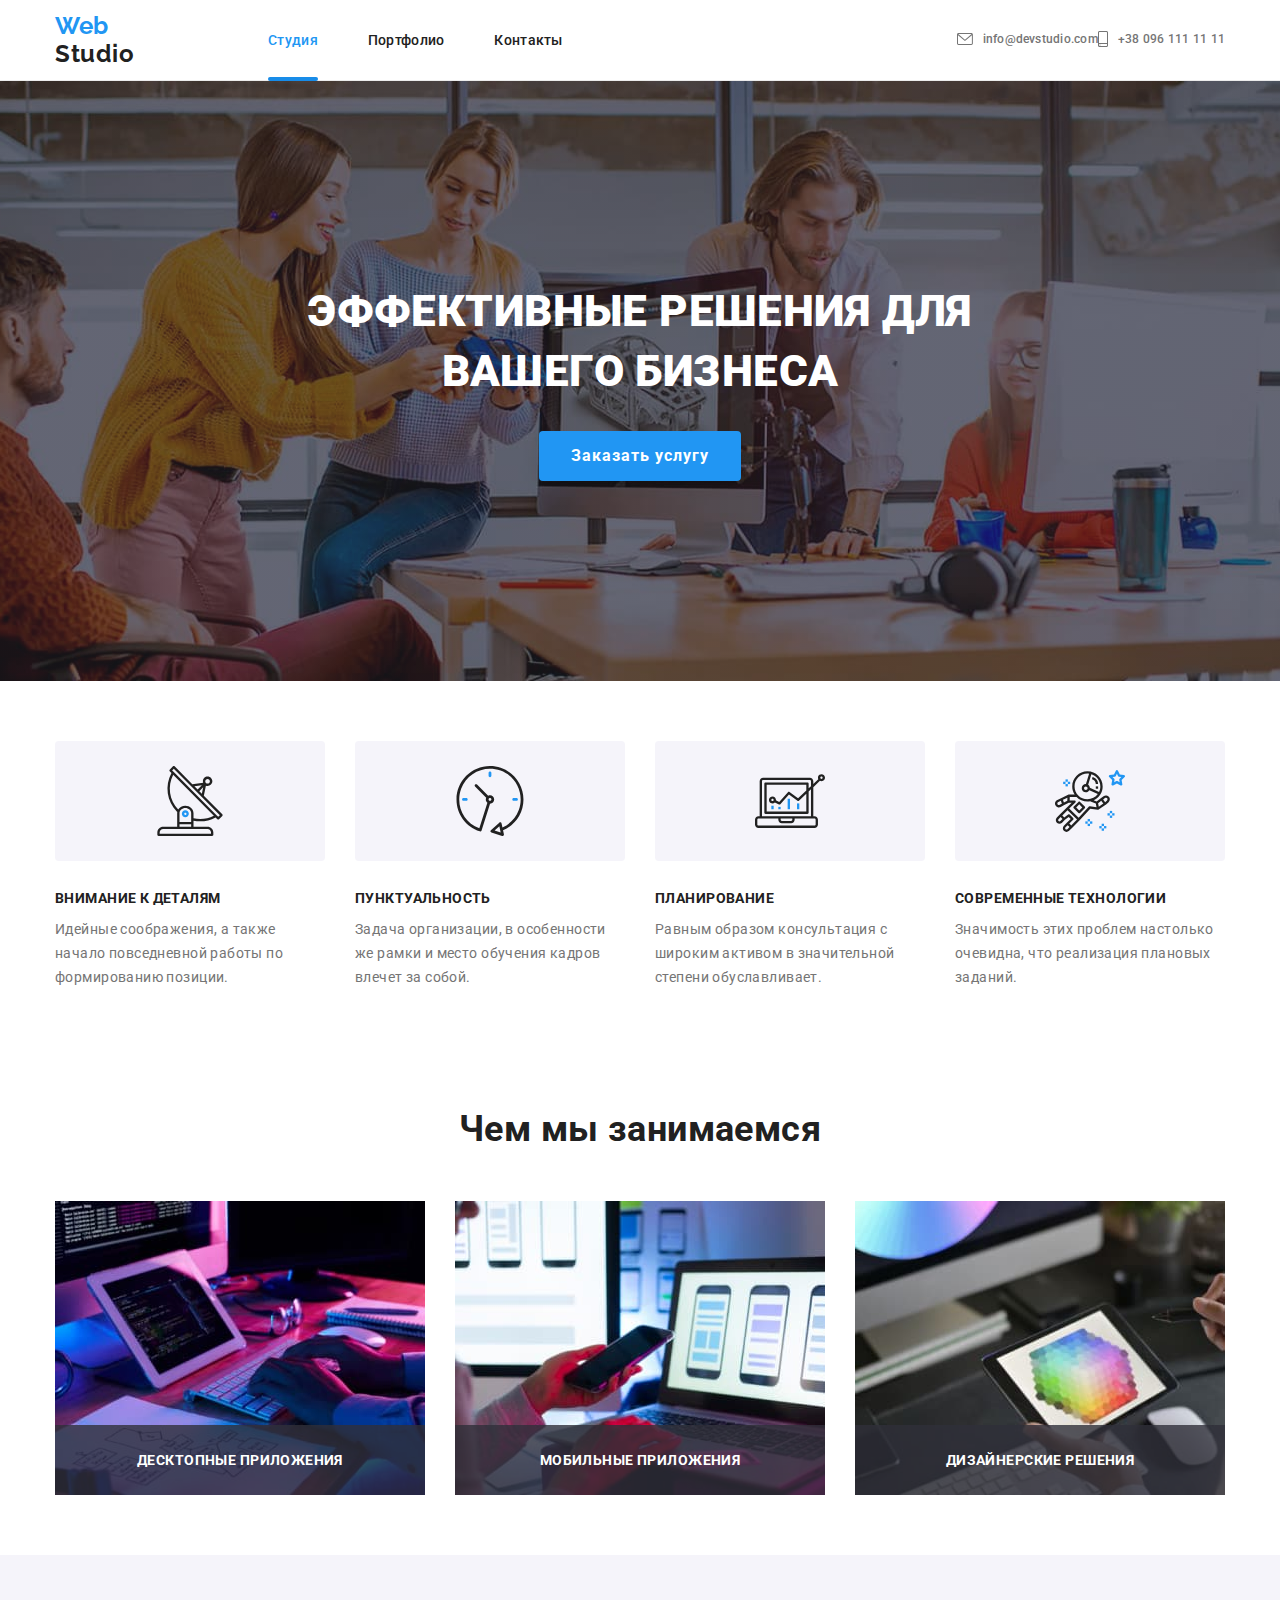
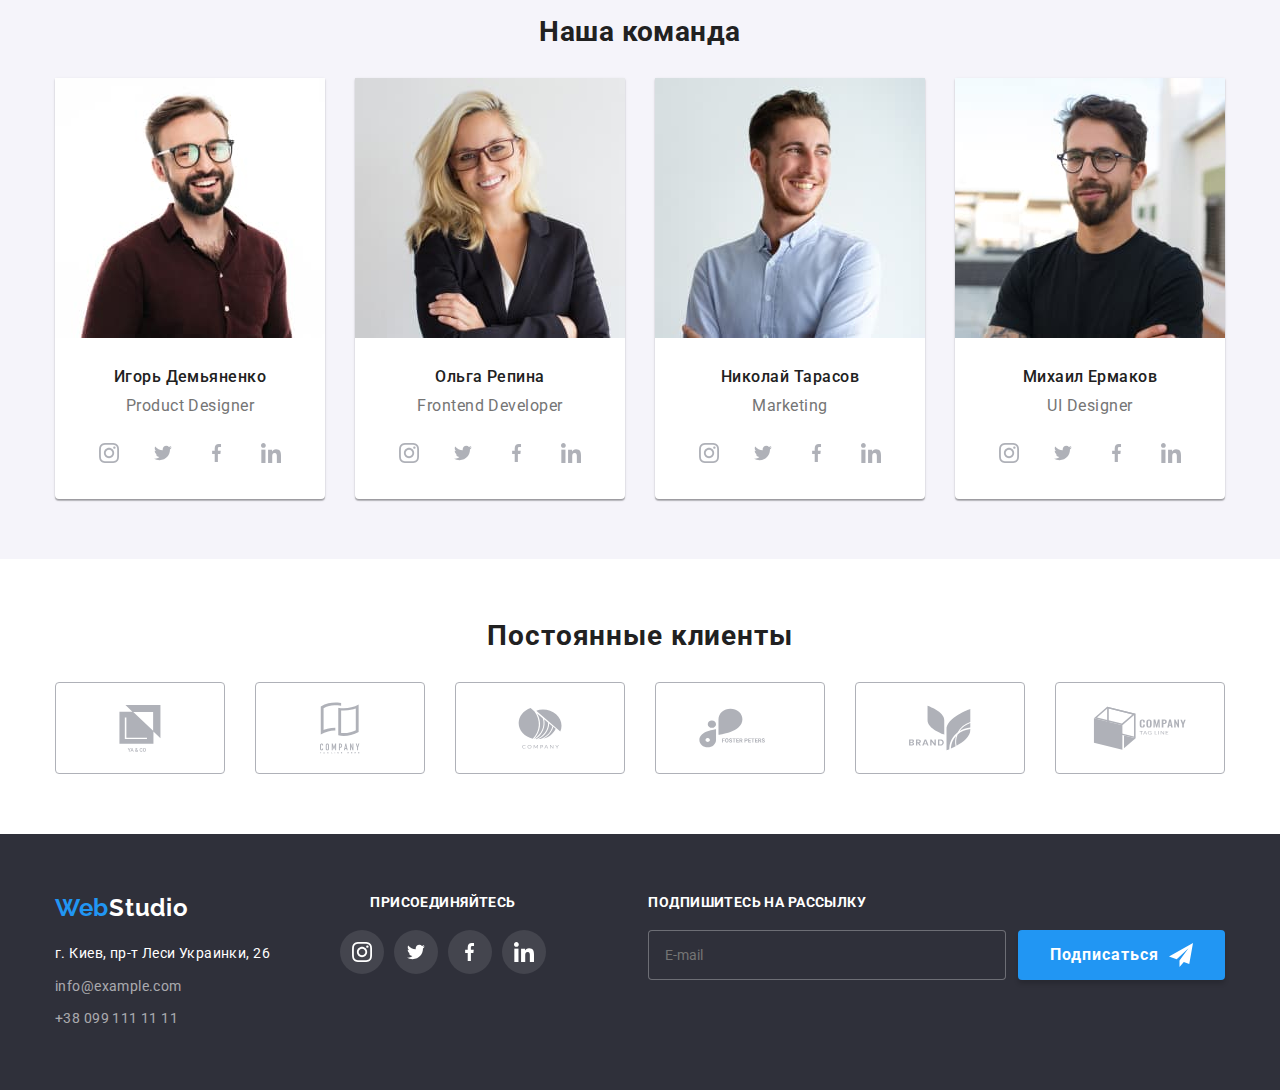
==== commit d22d7ae6: "Update index.html" ====
--- a/index.html
+++ b/index.html
@@ -148,7 +148,7 @@
 
       <section class="hero__container">
         <div class="container">
-          <h1 class="hero__title">Hi, Bolognesy Osky! That's my first TEST project</h1>
+          <h1 class="hero__title">Эффективные решения для вашего бизнеса</h1>
           <button class="button" data-modal-open>Заказать услугу</button>
         </div>
       </section>
